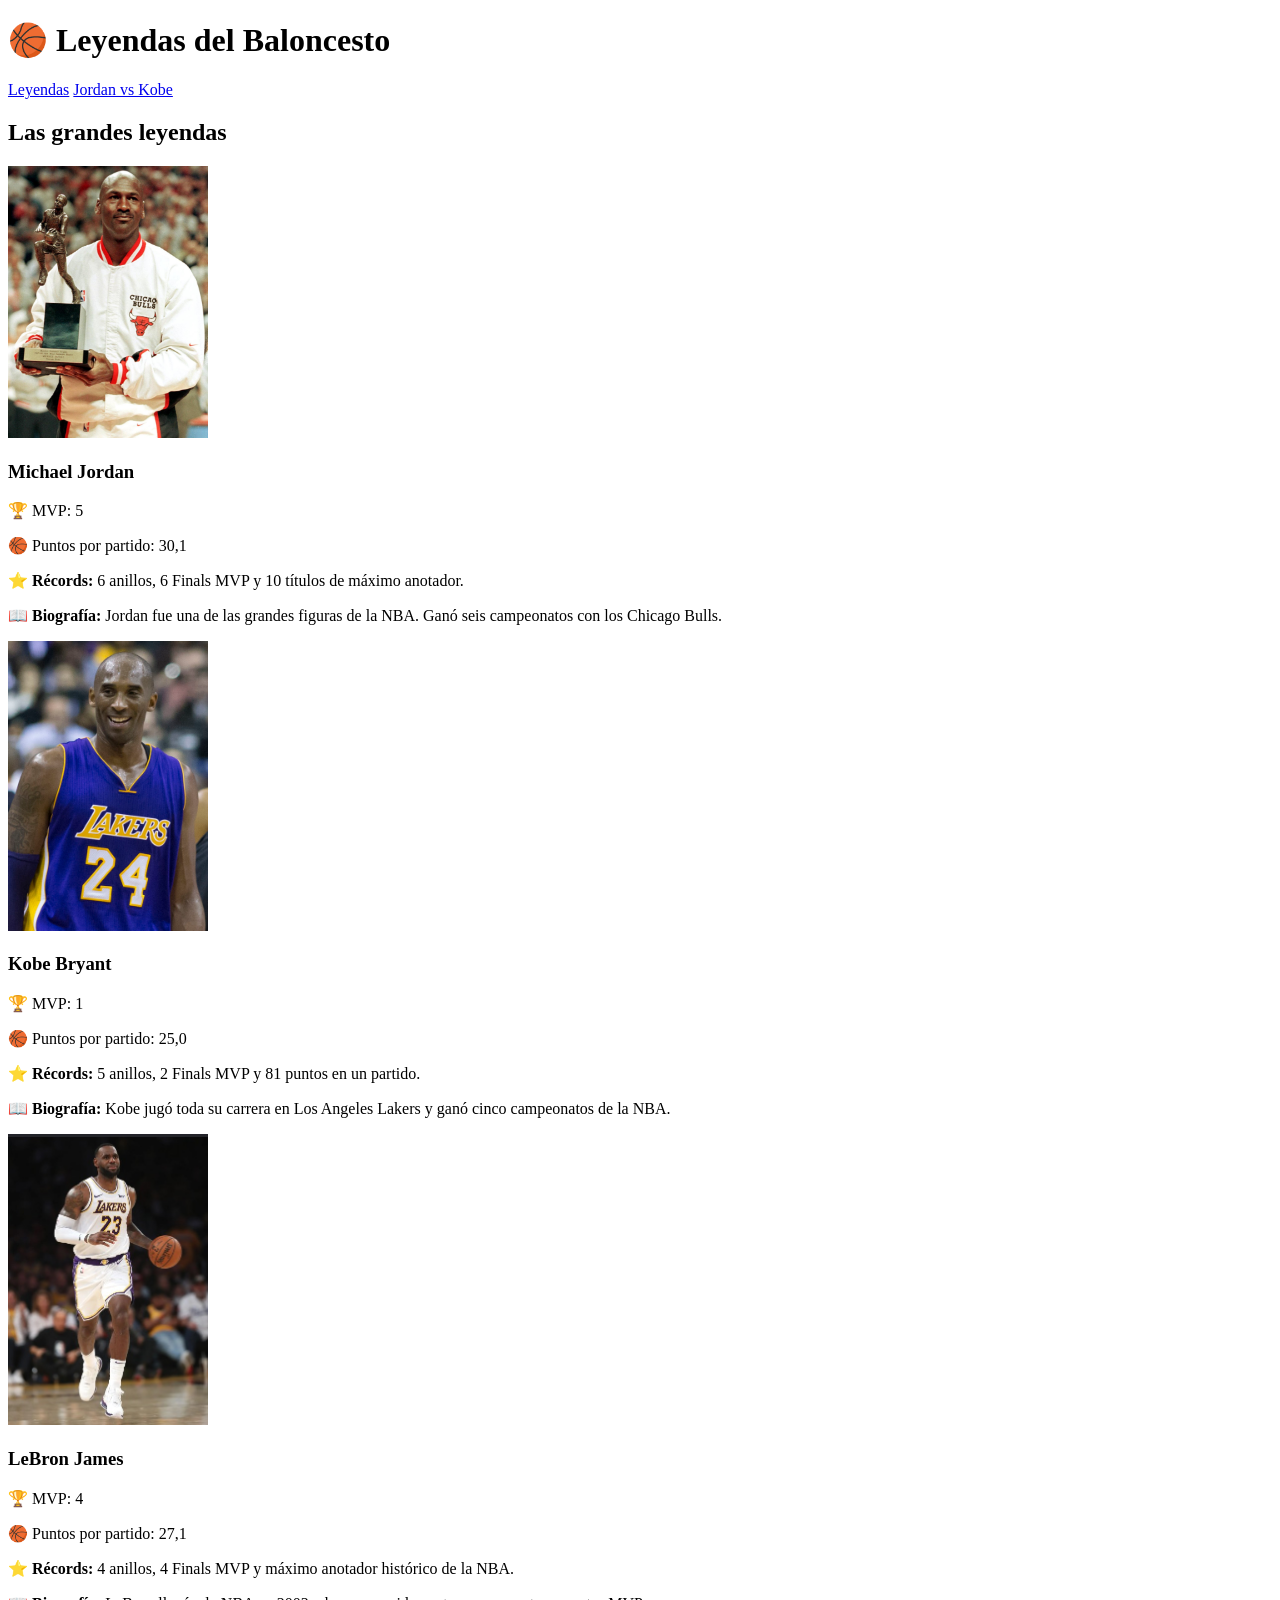
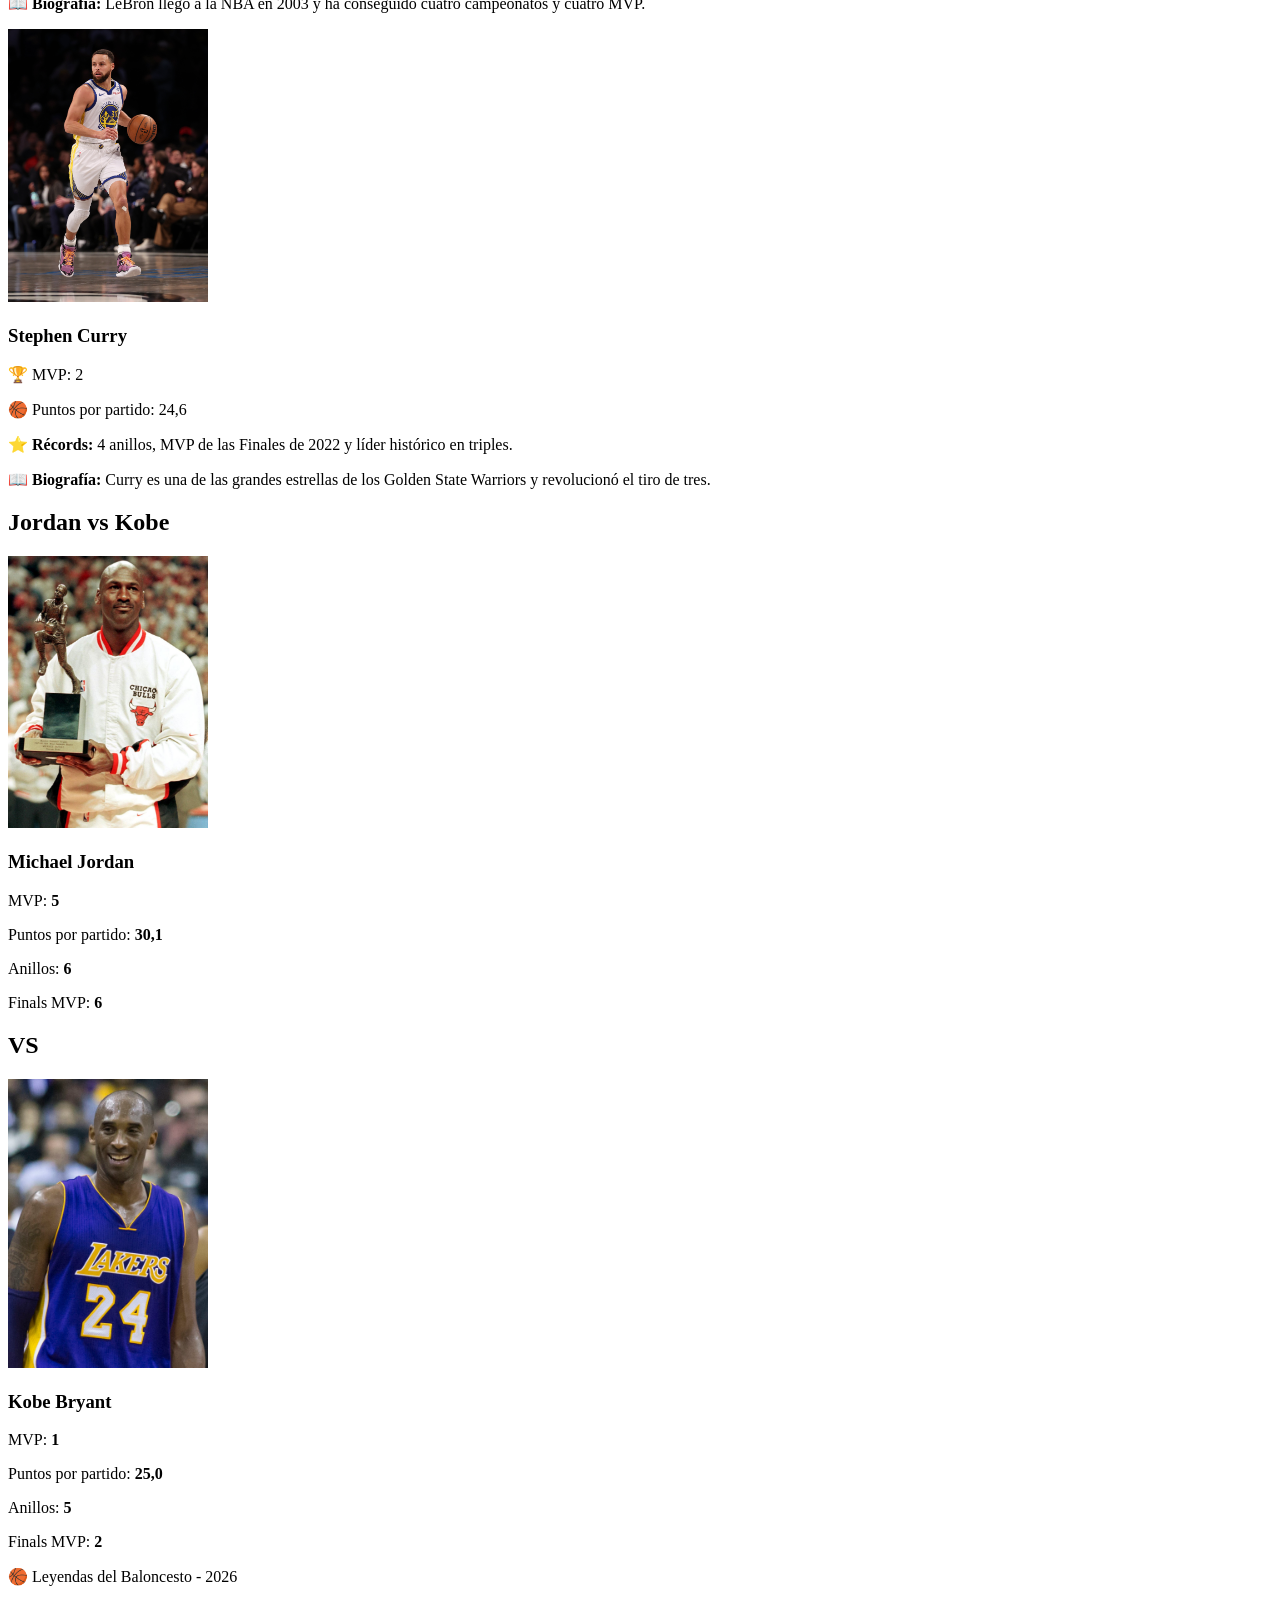
==== index.html @ f475bd36 "Add files via upload" ====
<!DOCTYPE html>
<html lang="es">
<head>
    <meta charset="UTF-8">
    <meta name="viewport" content="width=device-width, initial-scale=1.0">
    <title>👑Court Legends🏀</title>
    <meta name="description" content="La mejor descripcion de las leyendas del baloncesto">
    <!--Favicon package generated by Favicon.im Generator-->
    <link rel="icon" type="image/x-icon" href="favicon.ico">
    <link rel="icon" type="image/png" sizes="16x16" href="favicon-16x16.png">
    <link rel="icon" type="image/png" sizes="32x32" href="favicon-32x32.png">
    <link rel="apple-touch-icon"  sizes="180x180" href="apple-touch-icon.png">
    <link rel="icon" type="image/png" sizes="192x192" href="android-chrome-192x192.png">
    <link rel="icon" type="image/png" sizes="512x512" href="android-chrome-512x512.png">
    <link rel="stylesheet" href="estilos.css">
    <meta name="theme-color" content="#ffffff">
    <meta name="subjet" content="jugadores">
    <meta name="author" content="javier Gordillo">
    <meta name="keywords" content="Leyendas del baloncesto">
    <meta name="robots" content="index,follow">
    <link rel="canonica" href="https://javiergordilloo.github.io/">

</head>
<body>

<header>
    <h1>🏀 Leyendas del Baloncesto</h1>
    <nav>
        <a href="#leyendas">Leyendas</a>
        <a href="#comparacion">Jordan vs Kobe</a>
    </nav>
</header>

<section id="leyendas">
    <h2>Las grandes leyendas</h2>

    <div class="jugadores">

        <article>
            <img src="Imagenes/Jordan.jpg" alt="Michael Jordan" width="200">
            <h3>Michael Jordan</h3>
            <p>🏆 MVP: 5</p>
            <p>🏀 Puntos por partido: 30,1</p>
            <p><b>⭐ Récords:</b> 6 anillos, 6 Finals MVP y 10 títulos de máximo anotador.</p>
            <p><b>📖 Biografía:</b> Jordan fue una de las grandes figuras de la NBA. Ganó seis campeonatos con los Chicago Bulls.</p>
        </article>

        <article>
            <img src="Imagenes/Kobe_Bryant_2015.jpg" alt="Kobe Bryant" width="200">
            <h3>Kobe Bryant</h3>
            <p>🏆 MVP: 1</p>
            <p>🏀 Puntos por partido: 25,0</p>
            <p><b>⭐ Récords:</b> 5 anillos, 2 Finals MVP y 81 puntos en un partido.</p>
            <p><b>📖 Biografía:</b> Kobe jugó toda su carrera en Los Angeles Lakers y ganó cinco campeonatos de la NBA.</p>
        </article>

        <article>
            <img src="Imagenes/Lebron James.jpg" alt="LeBron James" width="200">
            <h3>LeBron James</h3>
            <p>🏆 MVP: 4</p>
            <p>🏀 Puntos por partido: 27,1</p>
            <p><b>⭐ Récords:</b> 4 anillos, 4 Finals MVP y máximo anotador histórico de la NBA.</p>
            <p><b>📖 Biografía:</b> LeBron llegó a la NBA en 2003 y ha conseguido cuatro campeonatos y cuatro MVP.</p>
        </article>

        <article>
            <img src="Imagenes/Curry_s_bio_997380.jpg" alt="Stephen Curry" width="200">
            <h3>Stephen Curry</h3>
            <p>🏆 MVP: 2</p>
            <p>🏀 Puntos por partido: 24,6</p>
            <p><b>⭐ Récords:</b> 4 anillos, MVP de las Finales de 2022 y líder histórico en triples.</p>
            <p><b>📖 Biografía:</b> Curry es una de las grandes estrellas de los Golden State Warriors y revolucionó el tiro de tres.</p>
        </article>

    </div>
</section>

<section id="comparacion">
    <h2>Jordan vs Kobe</h2>

    <div class="comparacion">

        <div>
            <img src="Imagenes/Jordan.jpg" alt="Jordan" width="200">
            <h3>Michael Jordan</h3>
            <p>MVP: <b>5</b></p>
            <p>Puntos por partido: <b>30,1</b></p>
            <p>Anillos: <b>6</b></p>
            <p>Finals MVP: <b>6</b></p>
        </div>

        <h2>VS</h2>

        <div>
            <img src="Imagenes/Kobe_Bryant_2015.jpg" alt="Kobe" width="200">
            <h3>Kobe Bryant</h3>
            <p>MVP: <b>1</b></p>
            <p>Puntos por partido: <b>25,0</b></p>
            <p>Anillos: <b>5</b></p>
            <p>Finals MVP: <b>2</b></p>
        </div>

    </div>
</section>

<footer>
    <p>🏀 Leyendas del Baloncesto - 2026</p>
</footer>

</body>
</html>
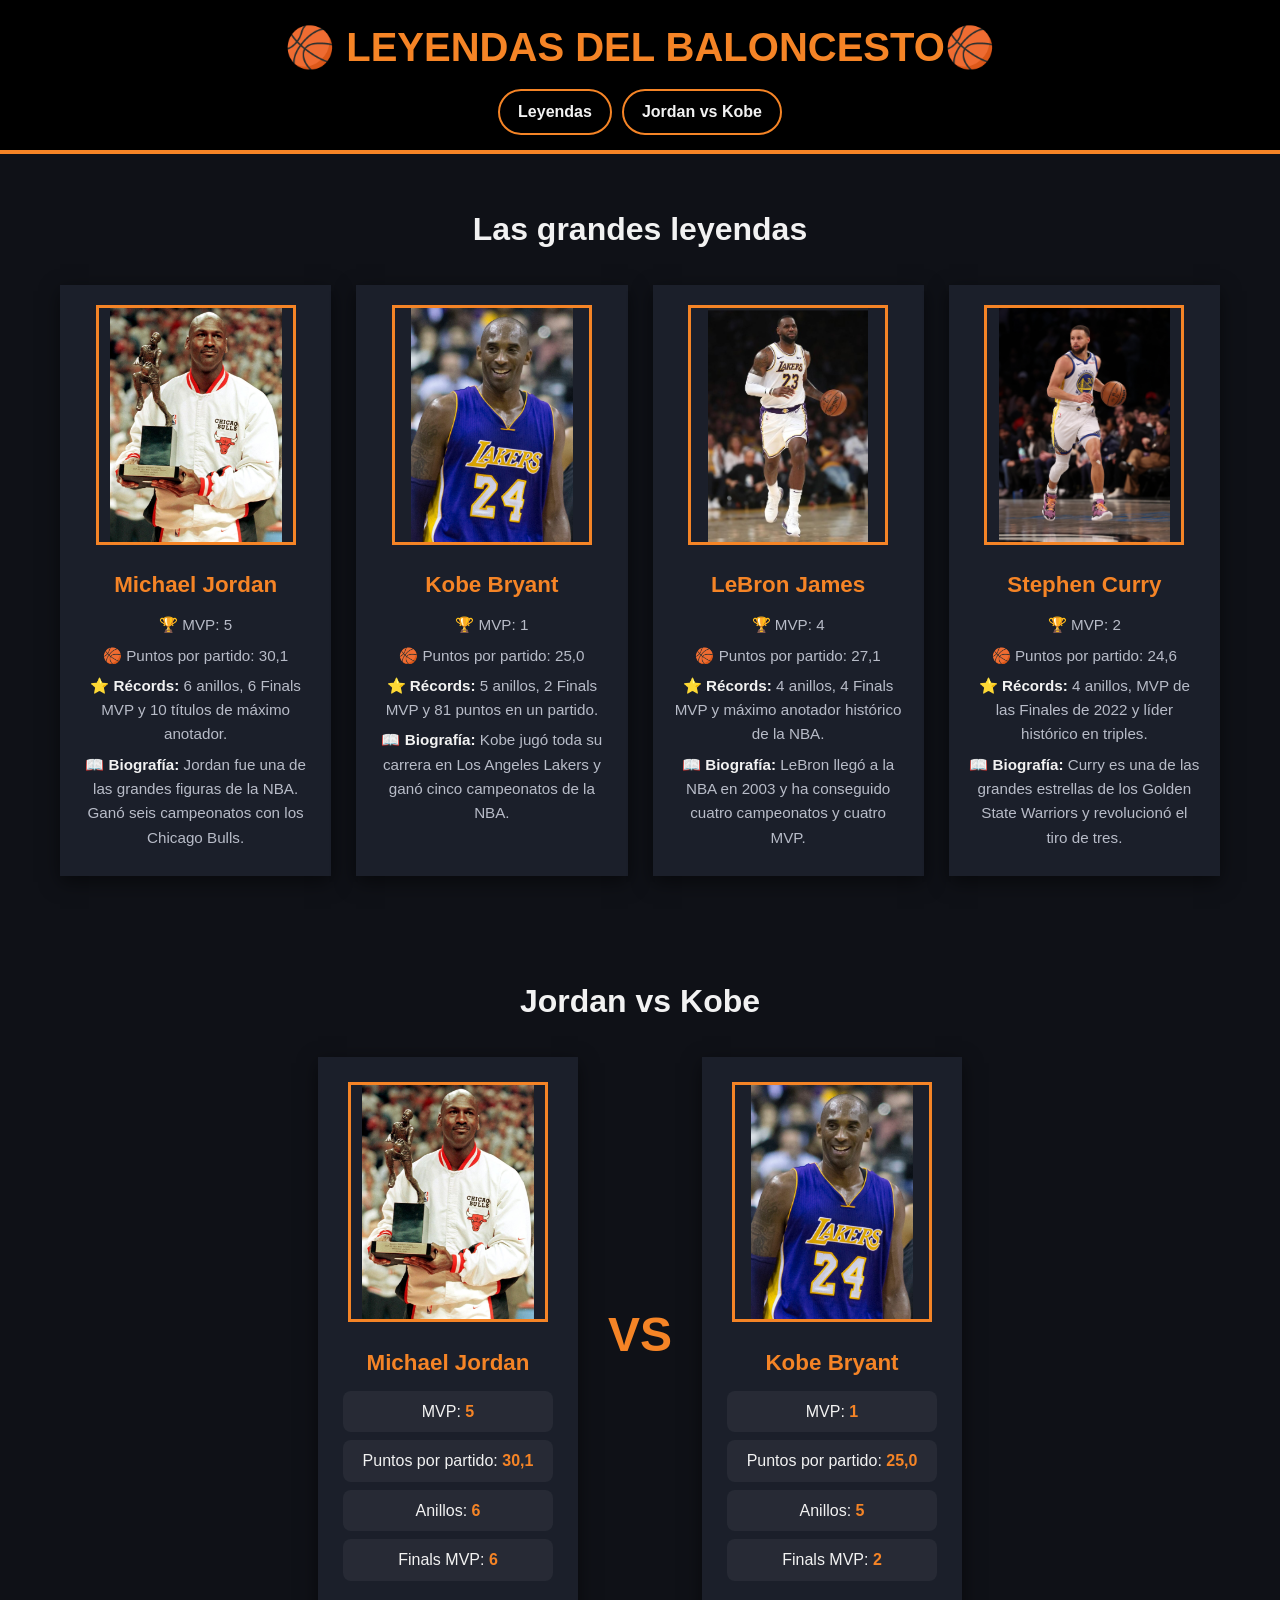
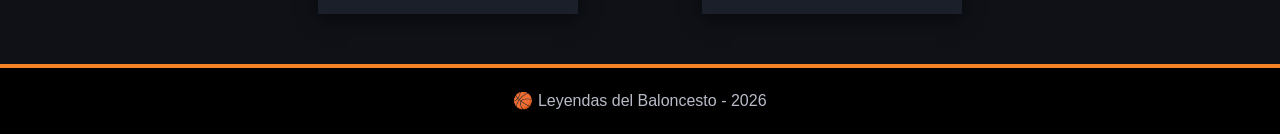
==== commit e8a01c77: "Add files via upload" ====
--- a/index.html
+++ b/index.html
@@ -18,13 +18,13 @@
     <meta name="author" content="javier Gordillo">
     <meta name="keywords" content="Leyendas del baloncesto">
     <meta name="robots" content="index,follow">
-    <link rel="canonica" href="https://javiergordilloo.github.io/">
+    <link rel="canonical" href="https://javiergordilloo.github.io/">
 
 </head>
 <body>
 
 <header>
-    <h1>🏀 Leyendas del Baloncesto</h1>
+    <h1>🏀 Leyendas del Baloncesto🏀</h1>
     <nav>
         <a href="#leyendas">Leyendas</a>
         <a href="#comparacion">Jordan vs Kobe</a>
--- a/estilos.css
+++ b/estilos.css
@@ -0,0 +1,173 @@
+:root {
+    --naranja: #f58426;
+    --fondo: #0f1117;
+    --tarjeta: #1b1f2a;
+    --texto: #f2f2f2;
+    --texto-suave: #b8bcc8;
+}
+
+* {
+    box-sizing: border-box;
+}
+
+html {
+    scroll-behavior: smooth;
+}
+
+body {
+    margin: 0;
+    font-family: "Segoe UI", Roboto, Arial, sans-serif;
+    background: var(--fondo);
+    color: var(--texto);
+    line-height: 1.6;
+}
+
+/* Cabecera */
+header {
+    position: sticky;
+    top: 0;
+    z-index: 10;
+    background: #000;
+    border-bottom: 4px solid var(--naranja);
+    text-align: center;
+    padding: 15px 10px;
+}
+
+h1 {
+    margin: 0 0 10px;
+    font-size: clamp(1.5rem, 4vw, 2.5rem);
+    text-transform: uppercase;
+    color: var(--naranja);
+}
+
+nav {
+    display: flex;
+    justify-content: center;
+    gap: 10px;
+    flex-wrap: wrap;
+}
+
+nav a {
+    color: var(--texto);
+    text-decoration: none;
+    padding: 8px 18px;
+    border: 2px solid var(--naranja);
+    border-radius: 999px;
+    font-weight: 600;
+    transition: 0.2s;
+}
+
+nav a:hover {
+    background: var(--naranja);
+    color: #000;
+}
+
+/* Secciones */
+section {
+    max-width: 1200px;
+    margin: 0 auto;
+    padding: 50px 20px;
+    scroll-margin-top: 110px;
+}
+
+h2 {
+    text-align: center;
+    font-size: 2rem;
+    margin: 0 0 30px;
+}
+
+/* Tarjetas */
+.jugadores {
+    display: grid;
+    grid-template-columns: repeat(auto-fit, minmax(250px, 1fr));
+    gap: 25px;
+}
+
+article {
+    background: var(--tarjeta);
+    border-radius: 0; /* Esquinas en punta */
+    padding: 20px;
+    text-align: center;
+    box-shadow: 0 6px 18px rgba(0, 0, 0, 0.5);
+    transition: transform 0.25s, box-shadow 0.25s;
+}
+
+article:hover {
+    transform: translateY(-8px);
+    box-shadow: 0 12px 28px rgba(245, 132, 38, 0.35);
+}
+
+article img,
+.comparacion img {
+    width: 100%;
+    max-width: 200px;
+    height: 240px;
+    object-fit: contain; /* Evita que la imagen se corte y se vea entera */
+    background-color: var(--tarjeta); /* Fondo de apoyo por si queda espacio */
+    border-radius: 0;
+    border: 3px solid var(--naranja);
+}
+
+h3 {
+    margin: 15px 0 10px;
+    font-size: 1.4rem;
+    color: var(--naranja);
+}
+
+article p {
+    margin: 6px 0;
+    font-size: 0.95rem;
+    color: var(--texto-suave);
+}
+
+article p b {
+    color: var(--texto);
+}
+
+/* Comparación */
+.comparacion {
+    display: flex;
+    align-items: center;
+    justify-content: center;
+    gap: 30px;
+    flex-wrap: wrap;
+}
+
+.comparacion > div {
+    background: var(--tarjeta);
+    border-radius: 0; /* Esquinas en punta también para la comparativa */
+    padding: 25px;
+    text-align: center;
+    min-width: 260px;
+    box-shadow: 0 6px 18px rgba(0, 0, 0, 0.5);
+}
+
+.comparacion p {
+    margin: 8px 0;
+    padding: 8px 12px;
+    background: rgba(255, 255, 255, 0.05);
+    border-radius: 8px;
+}
+
+.comparacion b {
+    color: var(--naranja);
+}
+
+.comparacion h2 {
+    margin: 0;
+    font-size: 3rem;
+    color: var(--naranja);
+}
+
+/* Pie */
+footer {
+    background: #000;
+    border-top: 4px solid var(--naranja);
+    text-align: center;
+    padding: 20px;
+}
+
+footer p {
+    margin: 0;
+    color: var(--texto-suave);
+}
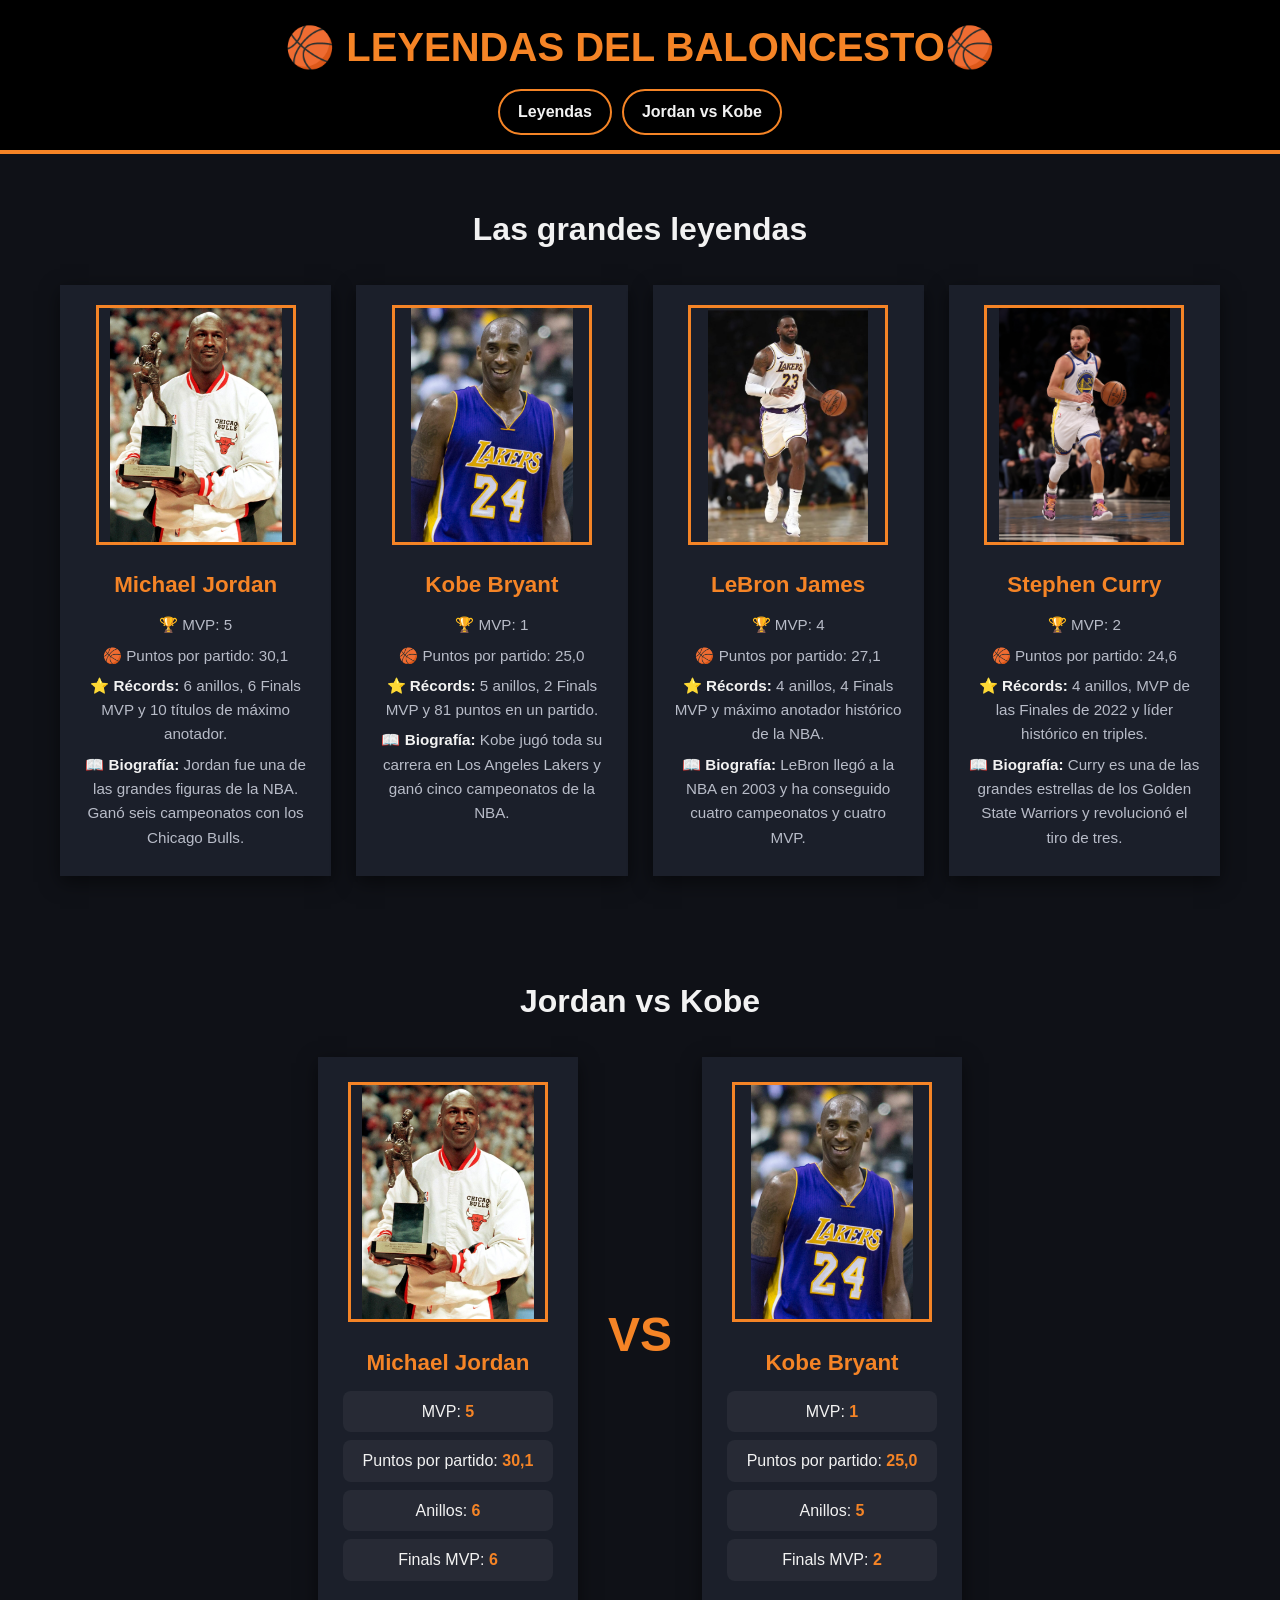
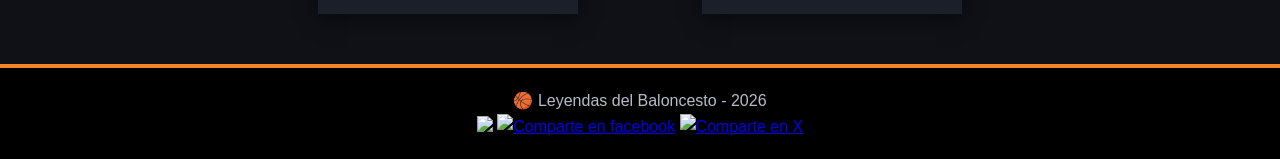
==== commit 31667999: "Add files via upload" ====
--- a/index.html
+++ b/index.html
@@ -105,6 +105,9 @@
 
 <footer>
     <p>🏀 Leyendas del Baloncesto - 2026</p>
+     <a href="https://www.linkedin.com/sharing/share-offsite/?url=https://javiergordilloo.github.io"><img src="Imagenes/linkeding logo.webp" width="20"></a>
+     <a href="https://www.facebook.com/dialog/share?display=popup&app_id=94039431626&href=https://javiergordilloo.github.io"><img src="Imagenes/Logo Facebook.png" alt="Comparte en facebook" title="Comparte este contenido en Facebok" width="20"></a> 
+     <a href="https://x.com/intent/post?url=https://javiergordilloo.github.io"><img src="Imagenes/Logo X.jpg" alt="Comparte en X" title="Comparte este contenido en X" width="20"> </a>
 </footer>
 
 </body>
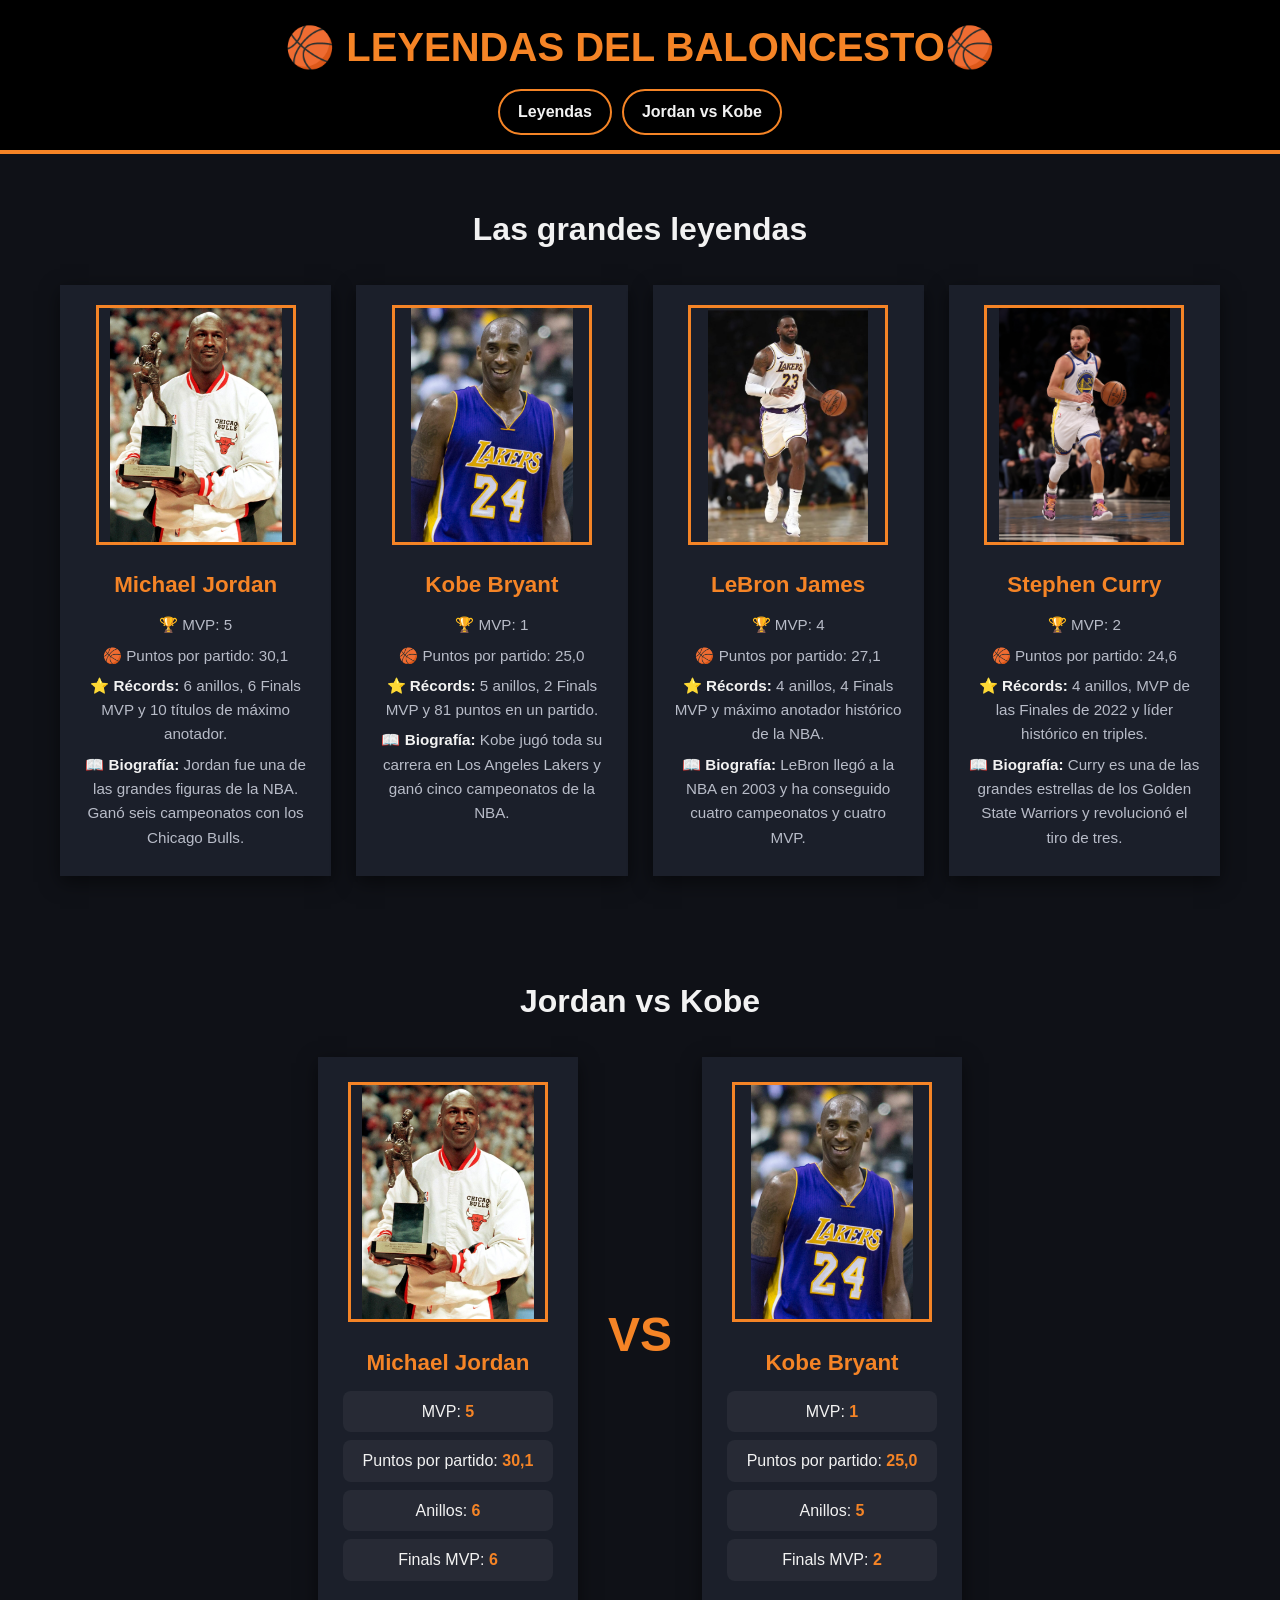
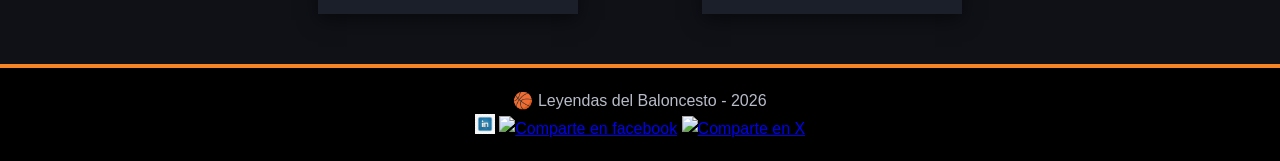
==== commit 2876141f: "Add files via upload" ====
--- a/index.html
+++ b/index.html
@@ -109,6 +109,5 @@
      <a href="https://www.facebook.com/dialog/share?display=popup&app_id=94039431626&href=https://javiergordilloo.github.io"><img src="Imagenes/Logo Facebook.png" alt="Comparte en facebook" title="Comparte este contenido en Facebok" width="20"></a> 
      <a href="https://x.com/intent/post?url=https://javiergordilloo.github.io"><img src="Imagenes/Logo X.jpg" alt="Comparte en X" title="Comparte este contenido en X" width="20"> </a>
 </footer>
-
 </body>
 </html>
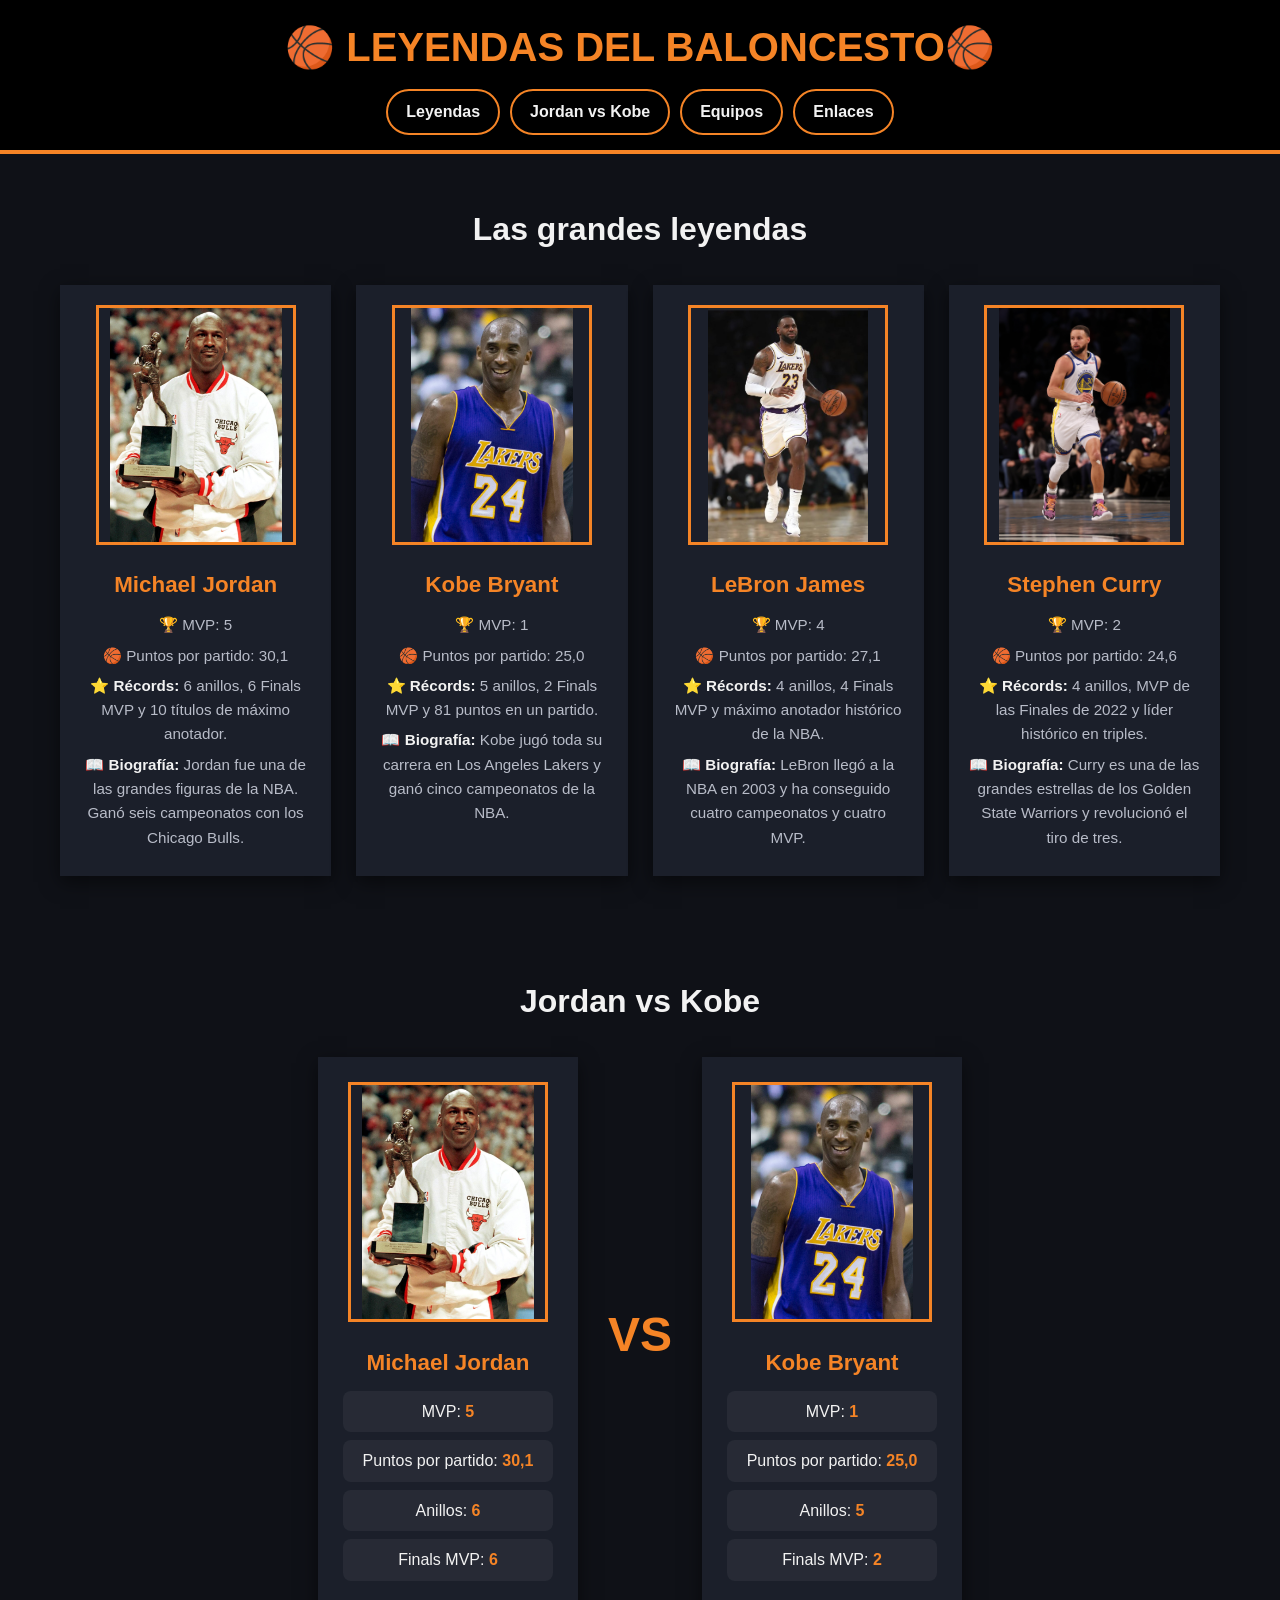
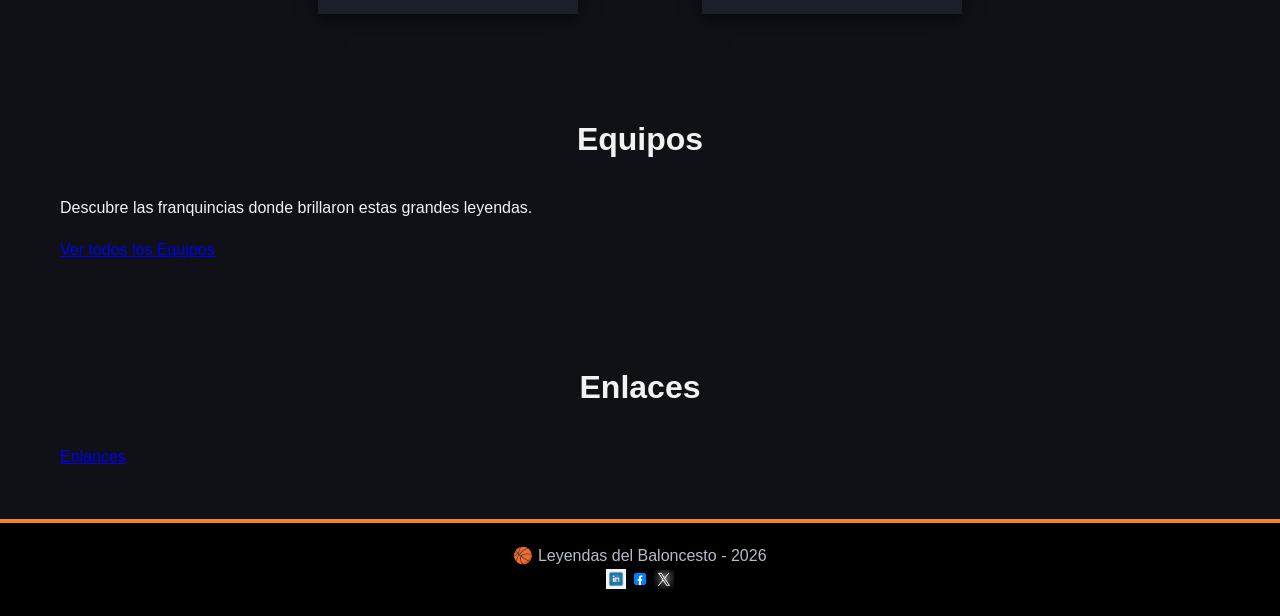
==== commit 4a6bfac4: "Add files via upload" ====
--- a/index.html
+++ b/index.html
@@ -22,12 +22,14 @@
 
 </head>
 <body>
-
+    
 <header>
     <h1>🏀 Leyendas del Baloncesto🏀</h1>
     <nav>
         <a href="#leyendas">Leyendas</a>
         <a href="#comparacion">Jordan vs Kobe</a>
+        <a href="Equipos.html">Equipos</a>
+        <a href="Enlaces.html">Enlaces</a>
     </nav>
 </header>
 
@@ -102,6 +104,20 @@
 
     </div>
 </section>
+<section>
+    <h2>Equipos</h2>
+    <p>Descubre las franquincias donde brillaron estas grandes leyendas.</p>
+    <a href="Equipos.html">Ver todos los Equipos</a>
+
+
+
+    
+</section>
+<section>
+    <h2>Enlaces</h2>
+    <div class=""></div>
+    <a href="Enlaces.html">Enlances</a>
+</section>
 
 <footer>
     <p>🏀 Leyendas del Baloncesto - 2026</p>
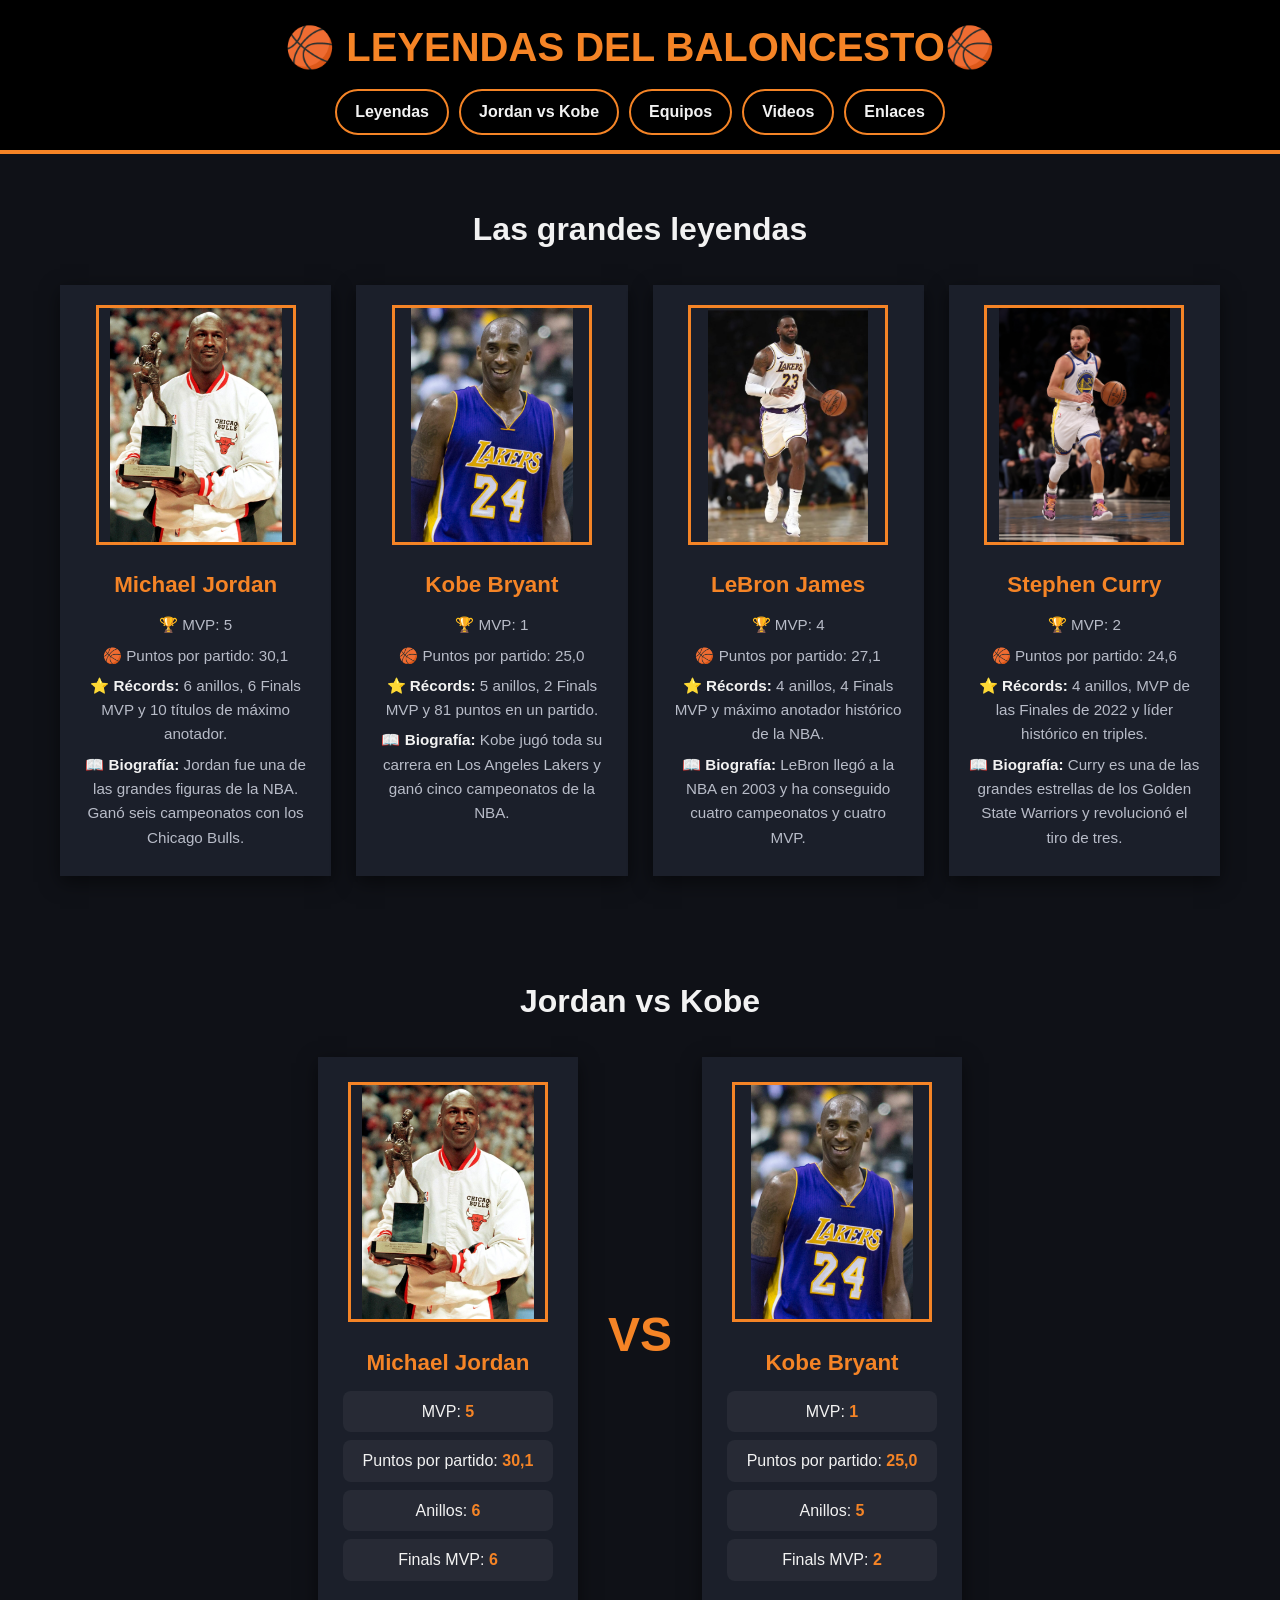
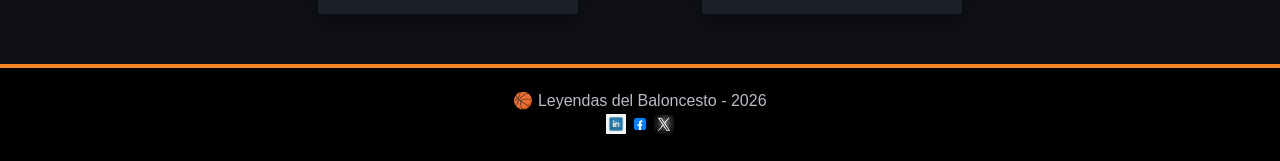
==== commit b1ac2de9: "Add files via upload" ====
--- a/index.html
+++ b/index.html
@@ -29,6 +29,7 @@
         <a href="#leyendas">Leyendas</a>
         <a href="#comparacion">Jordan vs Kobe</a>
         <a href="Equipos.html">Equipos</a>
+        <a href="Videos.html">Videos</a>
         <a href="Enlaces.html">Enlaces</a>
     </nav>
 </header>
@@ -104,21 +105,6 @@
 
     </div>
 </section>
-<section>
-    <h2>Equipos</h2>
-    <p>Descubre las franquincias donde brillaron estas grandes leyendas.</p>
-    <a href="Equipos.html">Ver todos los Equipos</a>
-
-
-
-    
-</section>
-<section>
-    <h2>Enlaces</h2>
-    <div class=""></div>
-    <a href="Enlaces.html">Enlances</a>
-</section>
-
 <footer>
     <p>🏀 Leyendas del Baloncesto - 2026</p>
      <a href="https://www.linkedin.com/sharing/share-offsite/?url=https://javiergordilloo.github.io"><img src="Imagenes/linkeding logo.webp" width="20"></a>
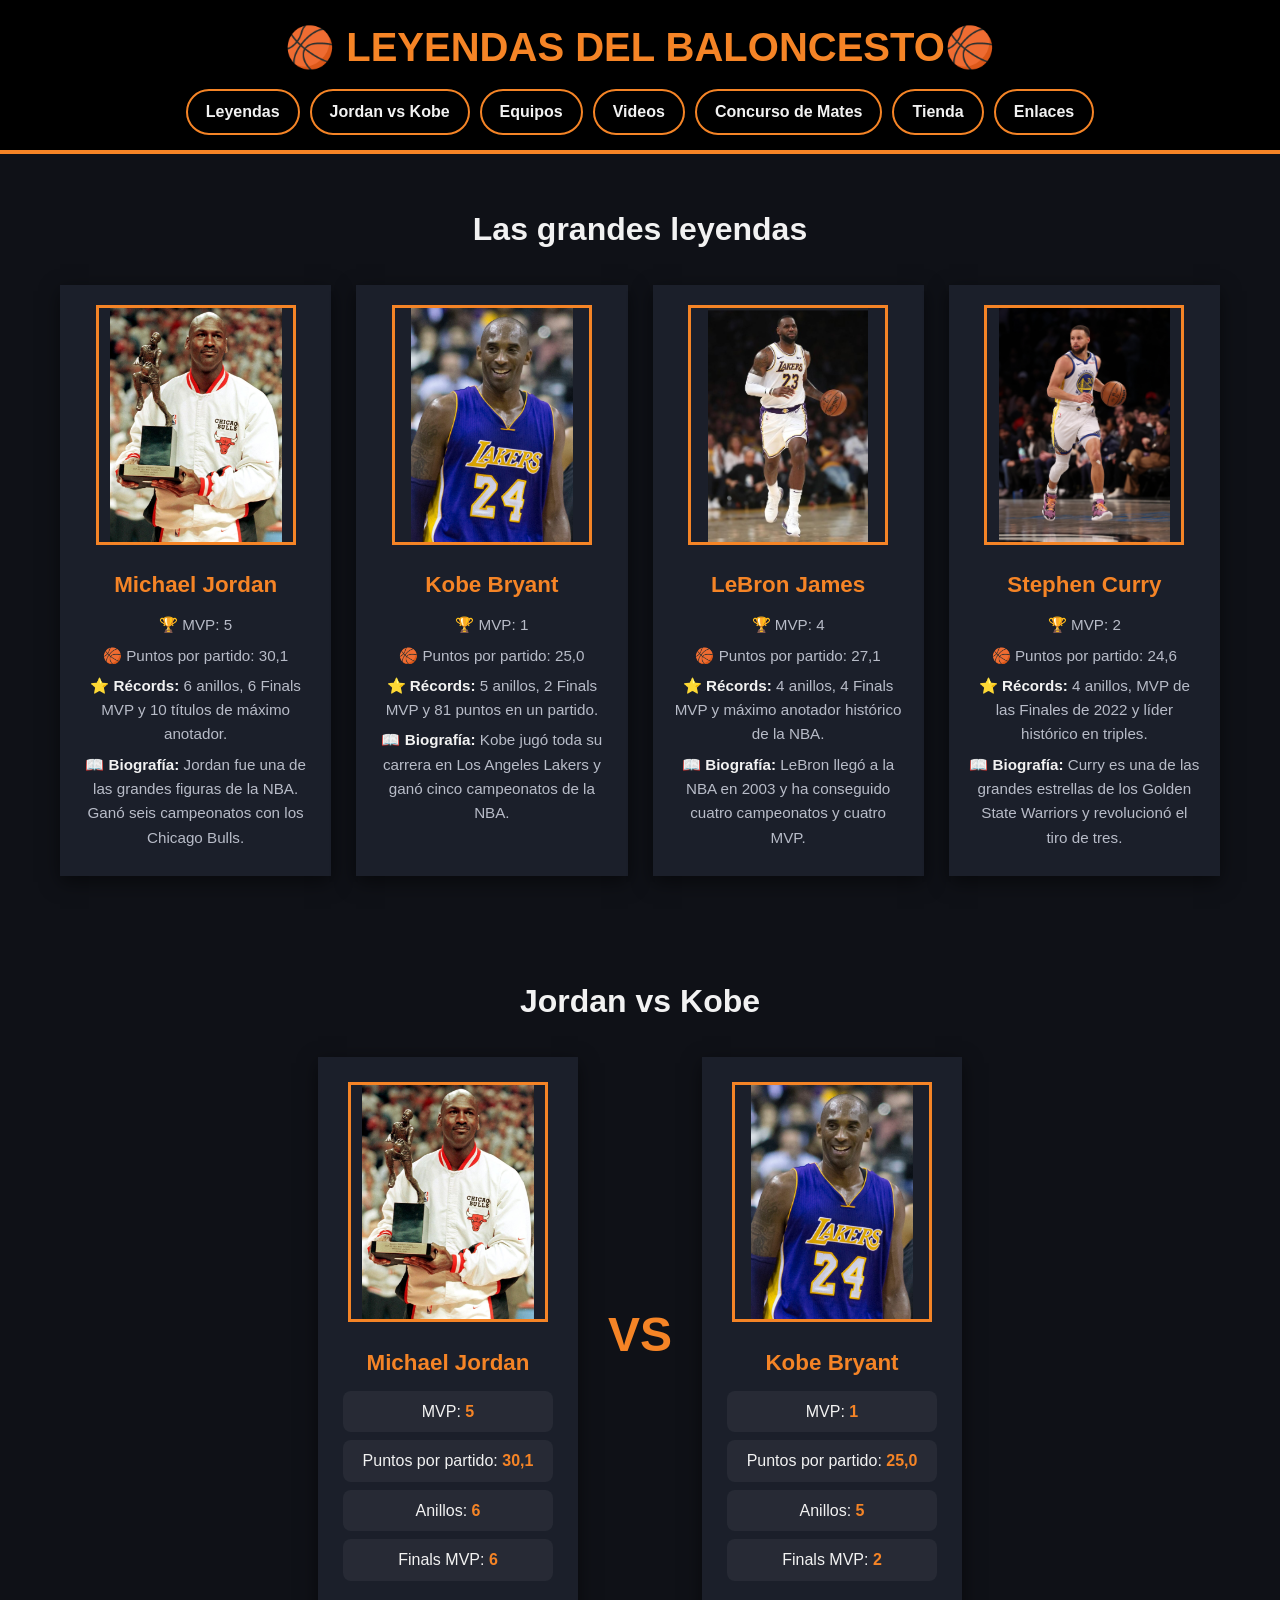
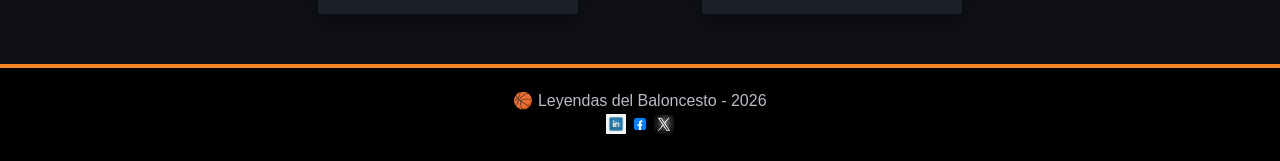
==== commit a55f291f: "Add files via upload" ====
--- a/index.html
+++ b/index.html
@@ -30,6 +30,8 @@
         <a href="#comparacion">Jordan vs Kobe</a>
         <a href="Equipos.html">Equipos</a>
         <a href="Videos.html">Videos</a>
+        <a href="Mejores Mates.html">Concurso de Mates</a>
+        <a href="tienda.html">Tienda</a>
         <a href="Enlaces.html">Enlaces</a>
     </nav>
 </header>
